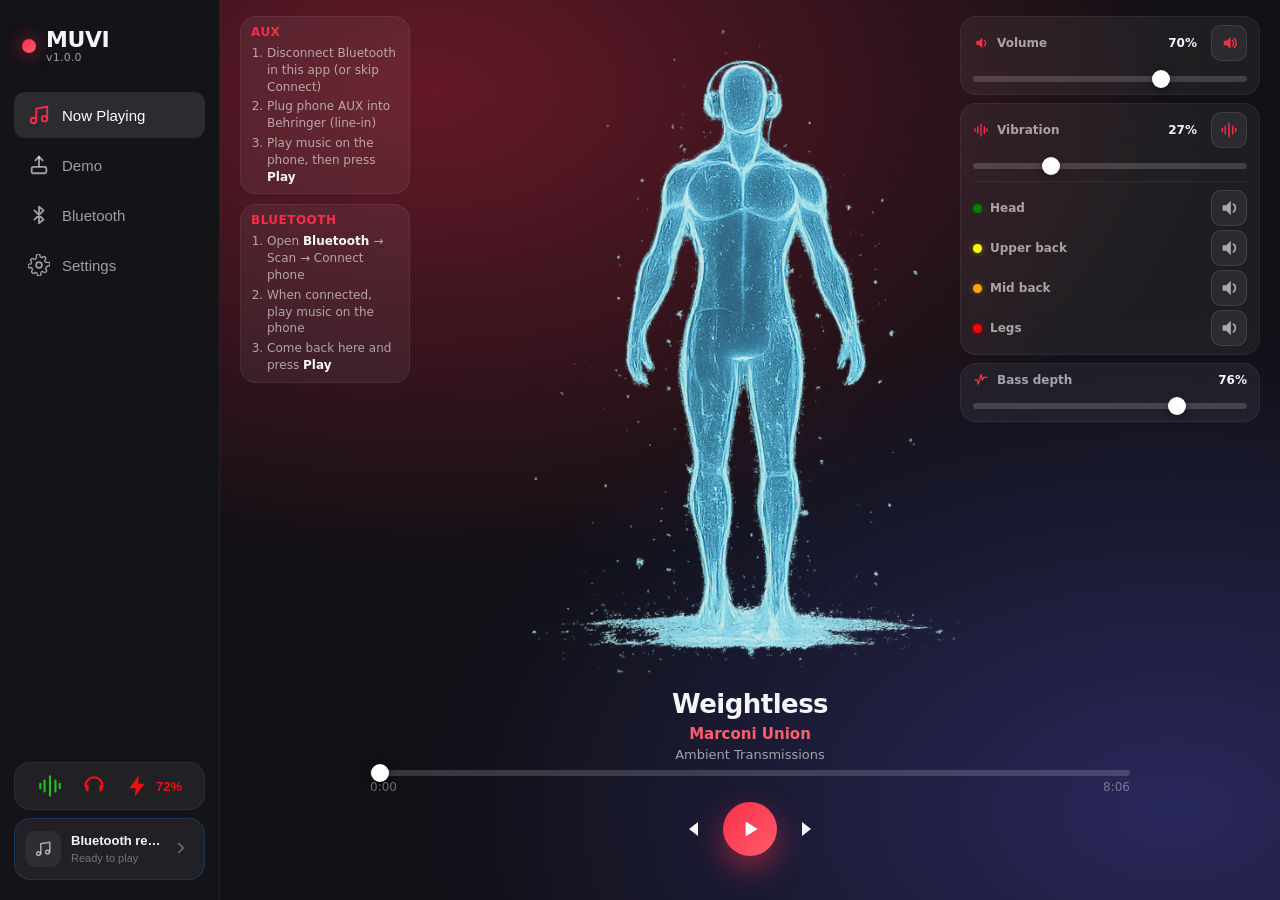
==== web/index.html @ 58d42424 "remove old code" ====
<!DOCTYPE html>
<html lang="en">
<head>
  <meta charset="UTF-8" />
  <meta name="viewport" content="width=device-width, initial-scale=1.0" />
  <title>MUVI</title>
  <link rel="stylesheet" href="styles.css" />
</head>
<body>
  <div class="app">
    <!-- Sidebar -->
    <aside class="sidebar">
      <div class="brand">
        <span class="brand-dot"></span>
        <span class="brand-text">
          <span class="brand-name">MUVI</span>
          <span class="brand-version" id="brandVersion"></span>
        </span>
      </div>

      <nav class="nav">
        <button class="nav-item active" data-screen="now-playing">
          <svg viewBox="0 0 24 24"><path d="M9 18V5l12-2v13" fill="none" stroke="currentColor" stroke-width="2" stroke-linecap="round" stroke-linejoin="round"/><circle cx="6" cy="18" r="3" fill="none" stroke="currentColor" stroke-width="2"/><circle cx="18" cy="16" r="3" fill="none" stroke="currentColor" stroke-width="2"/></svg>
          <span>Now Playing</span>
        </button>
        <button class="nav-item" data-screen="demo">
          <svg viewBox="0 0 24 24"><path d="M12 3v10" fill="none" stroke="currentColor" stroke-width="2" stroke-linecap="round"/><path d="M8 7l4-4 4 4" fill="none" stroke="currentColor" stroke-width="2" stroke-linecap="round" stroke-linejoin="round"/><rect x="4" y="14" width="16" height="7" rx="2" fill="none" stroke="currentColor" stroke-width="2"/></svg>
          <span>Demo</span>
        </button>
        <button class="nav-item" data-screen="bluetooth">
          <svg viewBox="0 0 24 24"><path d="M7 7l10 10-5 4V3l5 4L7 17" fill="none" stroke="currentColor" stroke-width="2" stroke-linecap="round" stroke-linejoin="round"/></svg>
          <span>Bluetooth</span>
        </button>
        <button class="nav-item" data-screen="settings">
          <svg viewBox="0 0 24 24"><path d="M19.4 15a1.7 1.7 0 0 0 .3 1.8l.1.1a2 2 0 0 1-2.8 2.8l-.1-.1a1.7 1.7 0 0 0-1.8-.3 1.7 1.7 0 0 0-1 1.5V22a2 2 0 1 1-4 0v-.2a1.7 1.7 0 0 0-1-1.5 1.7 1.7 0 0 0-1.8.3l-.1.1a2 2 0 0 1-2.8-2.8l.1-.1a1.7 1.7 0 0 0 .3-1.8 1.7 1.7 0 0 0-1.5-1H2a2 2 0 1 1 0-4h.2a1.7 1.7 0 0 0 1.5-1 1.7 1.7 0 0 0-.3-1.8l-.1-.1a2 2 0 0 1 2.8-2.8l.1.1a1.7 1.7 0 0 0 1.8.3h.1a1.7 1.7 0 0 0 1-1.5V2a2 2 0 1 1 4 0v.2a1.7 1.7 0 0 0 1 1.5h.1a1.7 1.7 0 0 0 1.8-.3l.1-.1a2 2 0 0 1 2.8 2.8l-.1.1a1.7 1.7 0 0 0-.3 1.8v.1a1.7 1.7 0 0 0 1.5 1H22a2 2 0 1 1 0 4h-.2a1.7 1.7 0 0 0-1.5 1z" fill="none" stroke="currentColor" stroke-width="1.5"/><circle cx="12" cy="12" r="3.2" fill="none" stroke="currentColor" stroke-width="1.8"/></svg>
          <span>Settings</span>
        </button>
      </nav>

      <div class="sidebar-footer">
        <button type="button" class="hw-status-row navigable" id="hwStatusRow" aria-label="Hardware connections — open Settings">
          <div class="hw-item bad" id="hwGigaport" title="Gigaport">
            <span class="hw-icon" aria-hidden="true">
              <svg viewBox="0 0 24 24"><path d="M12 3v18M7 7v10M17 7v10M3 10v4M21 10v4" fill="none" stroke="currentColor" stroke-width="2" stroke-linecap="round"/></svg>
            </span>
          </div>
          <div class="hw-item bad" id="hwCodec" title="Headphones">
            <span class="hw-icon" aria-hidden="true">
              <svg viewBox="0 0 24 24" fill="none" stroke="currentColor" stroke-width="2" stroke-linecap="round" stroke-linejoin="round"><path d="M4 12a8 8 0 0116 0"/><path d="M4 13.5v1.5A2.5 2.5 0 006.5 17H7v-6H5.5A1.5 1.5 0 004 11.5v2z" fill="currentColor" stroke="none"/><path d="M20 13.5v1.5A2.5 2.5 0 0117.5 17H17v-6h1.5A1.5 1.5 0 0120 11.5v2z" fill="currentColor" stroke="none"/></svg>
            </span>
          </div>
          <div class="hw-item hw-battery" id="hwBattery" hidden title="Battery">
            <span class="hw-icon hw-bolt" aria-hidden="true">
              <svg viewBox="0 0 24 24"><path d="M13 2L4 14h6l-1 8 9-12h-6l1-8z" fill="currentColor"/></svg>
            </span>
            <span class="hw-pct" id="hwBatteryPct"></span>
          </div>
        </button>
        <button type="button" class="conn-pill" id="sidebarConn" aria-label="Current status">
          <span class="conn-icon" id="sidebarConnIcon" aria-hidden="true"></span>
          <span class="conn-body">
            <strong class="conn-title" id="sidebarConnTitle">Ready</strong>
            <span class="conn-sub" id="sidebarConnSub">AUX or Bluetooth</span>
          </span>
          <span class="conn-chevron" id="sidebarConnChevron" aria-hidden="true">
            <svg viewBox="0 0 24 24"><path d="M9 6l6 6-6 6" fill="none" stroke="currentColor" stroke-width="2" stroke-linecap="round" stroke-linejoin="round"/></svg>
          </span>
        </button>
      </div>
    </aside>

    <!-- Main -->
    <main class="main">
      <!-- NOW PLAYING -->
      <section class="screen active" id="screen-now-playing">
        <div class="np-backdrop" id="npBackdrop"></div>

        <div class="np">
          <div class="np-art-col">
            <div class="np-art-wrap">
              <div class="viz" id="npViz">
                <img class="viz-bed" src="assets/bed.png" alt="bed" />
              </div>
            </div>
            <div class="howto" id="howto">
              <div class="howto-card">
                <h3>AUX</h3>
                <ol>
                  <li>Disconnect Bluetooth in this app (or skip Connect)</li>
                  <li>Plug phone AUX into Behringer (line-in)</li>
                  <li>Play music on the phone, then press <strong>Play</strong></li>
                </ol>
              </div>
              <div class="howto-card">
                <h3>Bluetooth</h3>
                <ol>
                  <li>Open <strong>Bluetooth</strong> → Scan → Connect phone</li>
                  <li>When connected, play music on the phone</li>
                  <li>Come back here and press <strong>Play</strong></li>
                </ol>
              </div>
            </div>
          </div>

          <div class="np-info">
            <div class="np-meta">
              <h1 class="np-title" id="npTitle">—</h1>
              <p class="np-artist" id="npArtist">—</p>
              <p class="np-album" id="npAlbum" hidden></p>
            </div>

            <div class="scrubber">
              <input type="range" id="seek" min="0" max="1000" value="0" class="range range-seek" />
              <div class="times">
                <span id="timeCur">0:00</span>
                <span id="timeDur">0:00</span>
              </div>
            </div>

            <div class="transport">
              <button class="tbtn" id="prevBtn" title="Previous track">
                <svg viewBox="0 0 24 24"><path d="M19 5v14l-9-7 9-7zM7 5v14" fill="currentColor"/></svg>
              </button>
              <button class="tbtn play" id="playBtn" title="Start Live / Stop Live">
                <svg id="playIcon" viewBox="0 0 24 24"><path d="M8 5v14l11-7z" fill="currentColor"/></svg>
              </button>
              <button class="tbtn" id="nextBtn" title="Next track">
                <svg viewBox="0 0 24 24"><path d="M5 5v14l9-7-9-7zM17 5v14" fill="currentColor"/></svg>
              </button>
            </div>
            <p class="live-hint" id="liveHint"></p>

            <div class="sliders">
              <div class="slider-card">
                <div class="slider-head">
                  <svg viewBox="0 0 24 24"><path d="M5 9v6h4l5 5V4L9 9H5z" fill="currentColor"/><path d="M17 8a5 5 0 010 8" fill="none" stroke="currentColor" stroke-width="2" stroke-linecap="round"/></svg>
                  <span>Volume</span>
                  <span class="slider-val" id="volVal">70%</span>
                  <button type="button" class="zone-mute-btn vol-mute-btn" id="headphonesMuteBtn" title="Mute audio" aria-label="Mute audio">
                    <span class="zone-mute-icon icon-on" aria-hidden="true">
                      <svg viewBox="0 0 24 24" fill="none" stroke="currentColor" stroke-width="2" stroke-linecap="round" stroke-linejoin="round"><path d="M5 9v6h4l5 5V4L9 9H5z" fill="currentColor" stroke="none"/><path d="M16.5 8.5a4.5 4.5 0 010 7"/><path d="M19 6a8 8 0 010 12"/></svg>
                    </span>
                    <span class="zone-mute-icon icon-off" aria-hidden="true">
                      <svg viewBox="0 0 24 24" fill="none" stroke="currentColor" stroke-width="2" stroke-linecap="round" stroke-linejoin="round"><path d="M5 9v6h4l5 5V4L9 9H5z" fill="currentColor" stroke="none"/><path d="M3 3l18 18"/></svg>
                    </span>
                  </button>
                </div>
                <input type="range" id="volume" min="0" max="100" value="70" class="range" />
                <div class="speaker-route-row hidden" id="speakerRouteCard" aria-label="Audio output">
                  <button type="button" class="route-icon-btn active" id="routeHeadphones" data-route="headphones" title="Headphones" aria-label="Headphones">
                    <svg viewBox="0 0 24 24" fill="none" stroke="currentColor" stroke-width="2" stroke-linecap="round" stroke-linejoin="round"><path d="M4 12a8 8 0 0116 0"/><path d="M4 13.5v1.5A2.5 2.5 0 006.5 17H7v-6H5.5A1.5 1.5 0 004 11.5v2z" fill="currentColor" stroke="none"/><path d="M20 13.5v1.5A2.5 2.5 0 0117.5 17H17v-6h1.5A1.5 1.5 0 0120 11.5v2z" fill="currentColor" stroke="none"/></svg>
                    <span class="route-label">Headphones</span>
                  </button>
                  <button type="button" class="route-icon-btn" id="routeSpeaker" data-route="secondary" title="Speakers" aria-label="Speakers">
                    <svg viewBox="0 0 24 24" fill="none" stroke="currentColor" stroke-width="2" stroke-linecap="round" stroke-linejoin="round"><path d="M5 9v6h4l5 5V4L9 9H5z" fill="currentColor" stroke="none"/><path d="M16.5 8.5a4.5 4.5 0 010 7"/><path d="M19 6a8 8 0 010 12"/></svg>
                    <span class="route-label">Speakers</span>
                  </button>
                </div>
              </div>

              <div class="slider-card">
                <div class="slider-head">
                  <svg viewBox="0 0 24 24"><path d="M12 3v18M7 7v10M17 7v10M3 10v4M21 10v4" fill="none" stroke="currentColor" stroke-width="2" stroke-linecap="round"/></svg>
                  <span>Vibration</span>
                  <span class="slider-val" id="vibVal">27%</span>
                  <button type="button" class="zone-mute-btn vol-mute-btn" id="vibrationMuteBtn" title="Mute vibration" aria-label="Mute vibration">
                    <span class="zone-mute-icon icon-on" aria-hidden="true">
                      <svg viewBox="0 0 24 24" fill="none" stroke="currentColor" stroke-width="2" stroke-linecap="round"><path d="M12 3v18M7 7v10M17 7v10M3 10v4M21 10v4"/></svg>
                    </span>
                    <span class="zone-mute-icon icon-off" aria-hidden="true">
                      <svg viewBox="0 0 24 24" fill="none" stroke="currentColor" stroke-width="2" stroke-linecap="round"><path d="M12 3v18M7 7v10M17 7v10M3 10v4M21 10v4"/><path d="M3 3l18 18"/></svg>
                    </span>
                  </button>
                </div>
                <input type="range" id="vibration" min="0" max="100" value="27" class="range" />
                <div class="vib-zone-rows" id="vibZoneRows"></div>
                <div class="vib-mode-row" id="vibModeCard" aria-label="Vibration routing">
                  <button type="button" class="vib-mode-btn active" id="vibModeZones" data-vibmode="zones" title="Each body row drives its own stereo pair">Zones</button>
                  <button type="button" class="vib-mode-btn" id="vibModeStereo" data-vibmode="stereo" title="Left channel to left shakers, right channel to right shakers">Stereo L/R</button>
                </div>
              </div>

              <div class="slider-card">
                <div class="slider-head">
                  <svg viewBox="0 0 24 24"><path d="M3 12h3l2 6 4-14 2 8 2-4h5" fill="none" stroke="currentColor" stroke-width="2" stroke-linecap="round" stroke-linejoin="round"/></svg>
                  <span>Bass depth</span>
                  <span class="slider-val" id="hpVal">76%</span>
                </div>
                <input type="range" id="highpass" min="0" max="100" value="76" class="range" />
              </div>
            </div>
          </div>
        </div>
      </section>

      <!-- DEMO — same layout/controls as Now Playing; plays assets/demo.wav -->
      <section class="screen" id="screen-demo">
        <div class="np-backdrop" id="demoBackdrop"></div>

        <div class="np">
          <div class="np-art-col">
            <div class="np-art-wrap">
              <div class="viz" id="demoViz">
                <img class="viz-bed" src="assets/bed.png" alt="bed" />
              </div>
            </div>
            <!-- <div class="howto" id="demoHowto">
              <div class="howto-card">
                <h3>Demo</h3>
                <ol>
                  <li>Press <strong>Play</strong> to run <strong>demo.wav</strong></li>
                  <li>Same Gigaport path as Bluetooth Live (audio + vibration)</li>
                  <li>Use Vibration / Volume / Bass depth while it plays</li>
                </ol>
              </div>
            </div> -->
          </div>

          <div class="np-info">
            <div class="np-meta">
              <h1 class="np-title" id="demoTitle">Demo</h1>
              <p class="np-artist" id="demoArtist">MUVI test track</p>
              <p class="np-album" id="demoAlbum" hidden></p>
            </div>

            <div class="scrubber">
              <input type="range" id="demoSeek" min="0" max="1000" value="0" class="range range-seek" />
              <div class="times">
                <span id="demoTimeCur">0:00</span>
                <span id="demoTimeDur">0:00</span>
              </div>
            </div>

            <div class="transport">
              <button class="tbtn" id="demoPrevBtn" title="Restart">
                <svg viewBox="0 0 24 24"><path d="M19 5v14l-9-7 9-7zM7 5v14" fill="currentColor"/></svg>
              </button>
              <button class="tbtn play" id="demoPlayBtn" title="Play / Stop demo.wav">
                <svg id="demoPlayIcon" viewBox="0 0 24 24"><path d="M8 5v14l11-7z" fill="currentColor"/></svg>
              </button>
              <button class="tbtn" id="demoNextBtn" title="Restart">
                <svg viewBox="0 0 24 24"><path d="M5 5v14l9-7-9-7zM17 5v14" fill="currentColor"/></svg>
              </button>
            </div>
            <p class="live-hint" id="demoHint"></p>

            <div class="sliders">
              <div class="slider-card">
                <div class="slider-head">
                  <svg viewBox="0 0 24 24"><path d="M5 9v6h4l5 5V4L9 9H5z" fill="currentColor"/><path d="M17 8a5 5 0 010 8" fill="none" stroke="currentColor" stroke-width="2" stroke-linecap="round"/></svg>
                  <span>Volume</span>
                  <span class="slider-val" id="demoVolVal">70%</span>
                  <button type="button" class="zone-mute-btn vol-mute-btn" id="demoHeadphonesMuteBtn" title="Mute audio" aria-label="Mute audio">
                    <span class="zone-mute-icon icon-on" aria-hidden="true">
                      <svg viewBox="0 0 24 24" fill="none" stroke="currentColor" stroke-width="2" stroke-linecap="round" stroke-linejoin="round"><path d="M5 9v6h4l5 5V4L9 9H5z" fill="currentColor" stroke="none"/><path d="M16.5 8.5a4.5 4.5 0 010 7"/><path d="M19 6a8 8 0 010 12"/></svg>
                    </span>
                    <span class="zone-mute-icon icon-off" aria-hidden="true">
                      <svg viewBox="0 0 24 24" fill="none" stroke="currentColor" stroke-width="2" stroke-linecap="round" stroke-linejoin="round"><path d="M5 9v6h4l5 5V4L9 9H5z" fill="currentColor" stroke="none"/><path d="M3 3l18 18"/></svg>
                    </span>
                  </button>
                </div>
                <input type="range" id="demoVolume" min="0" max="100" value="70" class="range" />
                <div class="speaker-route-row hidden" id="demoSpeakerRouteCard" aria-label="Audio output">
                  <button type="button" class="route-icon-btn active" id="demoRouteHeadphones" data-route="headphones" title="Headphones" aria-label="Headphones">
                    <svg viewBox="0 0 24 24" fill="none" stroke="currentColor" stroke-width="2" stroke-linecap="round" stroke-linejoin="round"><path d="M4 12a8 8 0 0116 0"/><path d="M4 13.5v1.5A2.5 2.5 0 006.5 17H7v-6H5.5A1.5 1.5 0 004 11.5v2z" fill="currentColor" stroke="none"/><path d="M20 13.5v1.5A2.5 2.5 0 0117.5 17H17v-6h1.5A1.5 1.5 0 0120 11.5v2z" fill="currentColor" stroke="none"/></svg>
                    <span class="route-label">Headphones</span>
                  </button>
                  <button type="button" class="route-icon-btn" id="demoRouteSpeaker" data-route="secondary" title="Speakers" aria-label="Speakers">
                    <svg viewBox="0 0 24 24" fill="none" stroke="currentColor" stroke-width="2" stroke-linecap="round" stroke-linejoin="round"><path d="M5 9v6h4l5 5V4L9 9H5z" fill="currentColor" stroke="none"/><path d="M16.5 8.5a4.5 4.5 0 010 7"/><path d="M19 6a8 8 0 010 12"/></svg>
                    <span class="route-label">Speakers</span>
                  </button>
                </div>
              </div>

              <div class="slider-card">
                <div class="slider-head">
                  <svg viewBox="0 0 24 24"><path d="M12 3v18M7 7v10M17 7v10M3 10v4M21 10v4" fill="none" stroke="currentColor" stroke-width="2" stroke-linecap="round"/></svg>
                  <span>Vibration</span>
                  <span class="slider-val" id="demoVibVal">27%</span>
                  <button type="button" class="zone-mute-btn vol-mute-btn" id="demoVibrationMuteBtn" title="Mute vibration" aria-label="Mute vibration">
                    <span class="zone-mute-icon icon-on" aria-hidden="true">
                      <svg viewBox="0 0 24 24" fill="none" stroke="currentColor" stroke-width="2" stroke-linecap="round"><path d="M12 3v18M7 7v10M17 7v10M3 10v4M21 10v4"/></svg>
                    </span>
                    <span class="zone-mute-icon icon-off" aria-hidden="true">
                      <svg viewBox="0 0 24 24" fill="none" stroke="currentColor" stroke-width="2" stroke-linecap="round"><path d="M12 3v18M7 7v10M17 7v10M3 10v4M21 10v4"/><path d="M3 3l18 18"/></svg>
                    </span>
                  </button>
                </div>
                <input type="range" id="demoVibration" min="0" max="100" value="27" class="range" />
                <div class="vib-zone-rows" id="demoVibZoneRows"></div>
                <div class="vib-mode-row" id="demoVibModeCard" aria-label="Vibration routing">
                  <button type="button" class="vib-mode-btn active" id="demoVibModeZones" data-vibmode="zones" title="Each body row drives its own stereo pair">Zones</button>
                  <button type="button" class="vib-mode-btn" id="demoVibModeStereo" data-vibmode="stereo" title="Left channel to left shakers, right channel to right shakers">Stereo L/R</button>
                </div>
              </div>

              <div class="slider-card">
                <div class="slider-head">
                  <svg viewBox="0 0 24 24"><path d="M3 12h3l2 6 4-14 2 8 2-4h5" fill="none" stroke="currentColor" stroke-width="2" stroke-linecap="round" stroke-linejoin="round"/></svg>
                  <span>Bass depth</span>
                  <span class="slider-val" id="demoHpVal">76%</span>
                </div>
                <input type="range" id="demoHighpass" min="0" max="100" value="76" class="range" />
              </div>
            </div>
          </div>
        </div>
      </section>

      <!-- BLUETOOTH -->
      <section class="screen" id="screen-bluetooth">
        <header class="screen-head">
          <div>
            <h1>Bluetooth</h1>
            <p class="subtle">Scan finds nearby phones to Pair. Paired phones appear automatically — tap Connect.</p>
          </div>
          <div class="head-actions">
            <button class="btn-primary" id="scanBtn">
              <span class="scan-spinner" id="scanSpinner"></span>
              <span id="scanLabel">Scan</span>
            </button>
          </div>
        </header>

        <div class="status-card" id="statusCard">
          <div class="status-icon">
            <svg viewBox="0 0 24 24"><path d="M7 7l10 10-5 4V3l5 4L7 17" fill="none" stroke="currentColor" stroke-width="2" stroke-linecap="round" stroke-linejoin="round"/></svg>
          </div>
          <div class="status-text">
            <strong id="statusTitle">Not connected</strong>
            <span class="subtle" id="statusSub">Paired phones show below. Scan to find a new phone.</span>
          </div>
          <div class="status-actions">
            <button class="btn-ghost" id="disconnectBtn" hidden>Disconnect</button>
            <button class="btn-ghost danger" id="forgetBtn" hidden style="display:none">Forget</button>
          </div>
        </div>

        <div class="list-head">
          <h2 class="list-title">Paired phones</h2>
          <button class="btn-ghost danger sm" id="forgetAllBtn">Forget all</button>
        </div>
        <ul class="device-list" id="deviceList"></ul>

        <h2 class="list-title">Nearby — tap Pair</h2>
        <ul class="device-list" id="nearbyList"></ul>
      </section>

      <section class="screen" id="screen-settings">
        <header class="screen-head">
          <div>
            <h1>Settings</h1>
            <p class="subtle">Status updates automatically when you plug or unplug hardware.</p>
          </div>
        </header>
        <ul class="hw-detail-list" id="hwDetailList" aria-label="Hardware status">
          <li class="hw-detail-row bad" id="hwRowGigaport">
            <span class="hw-detail-icon" aria-hidden="true">
              <svg viewBox="0 0 24 24"><path d="M12 3v18M7 7v10M17 7v10M3 10v4M21 10v4" fill="none" stroke="currentColor" stroke-width="2" stroke-linecap="round"/></svg>
            </span>
            <div class="hw-detail-body">
              <strong class="hw-detail-label">Vibration</strong>
              <span class="hw-detail-device" id="hwRowGigaportDevice">Not detected</span>
            </div>
            <span class="hw-detail-status bad" id="hwRowGigaportStatus">Not connected</span>
          </li>
          <li class="hw-detail-row bad" id="hwRowCodec">
            <span class="hw-detail-icon" aria-hidden="true">
              <svg viewBox="0 0 24 24" fill="none" stroke="currentColor" stroke-width="2" stroke-linecap="round" stroke-linejoin="round"><path d="M4 12a8 8 0 0116 0"/><path d="M4 13.5v1.5A2.5 2.5 0 006.5 17H7v-6H5.5A1.5 1.5 0 004 11.5v2z" fill="currentColor" stroke="none"/><path d="M20 13.5v1.5A2.5 2.5 0 0117.5 17H17v-6h1.5A1.5 1.5 0 0120 11.5v2z" fill="currentColor" stroke="none"/></svg>
            </span>
            <div class="hw-detail-body">
              <strong class="hw-detail-label">Headphones</strong>
              <span class="hw-detail-device" id="hwRowCodecDevice">Not detected</span>
            </div>
            <span class="hw-detail-status bad" id="hwRowCodecStatus">Not connected</span>
          </li>
        </ul>
        <div class="hw-swap-card" id="gigaportSwapCard" hidden>
          <div class="hw-swap-text">
            <strong>Gigaport roles</strong>
            <p class="subtle" id="gigaportSwapHint">Swap which unit drives vibration vs headphones.</p>
          </div>
          <button type="button" class="btn-ghost" id="swapGigaportsBtn">Swap</button>
        </div>
        <ul class="hw-detail-list" aria-label="Battery status">
          <li class="hw-detail-row hw-detail-battery" id="hwRowBattery" hidden>
            <span class="hw-detail-icon" aria-hidden="true">
              <svg viewBox="0 0 24 24"><path d="M13 2L4 14h6l-1 8 9-12h-6l1-8z" fill="currentColor"/></svg>
            </span>
            <div class="hw-detail-body">
              <strong class="hw-detail-label">Battery</strong>
              <span class="hw-detail-device" id="hwRowBatteryDevice">—</span>
            </div>
            <span class="hw-detail-status bad" id="hwRowBatteryStatus">—</span>
          </li>
        </ul>
      </section>
    </main>
  </div>

  <script src="constants.js"></script>
  <script src="app.js"></script>
</body>
</html>
---- web/styles.css ----
:root {
  --accent: #fa2d48;
  --accent-2: #ff5e6c;
  --bg: #0b0b0f;
  --panel: rgba(255, 255, 255, 0.06);
  --panel-strong: rgba(255, 255, 255, 0.1);
  --text: #f5f5f7;
  --text-dim: rgba(245, 245, 247, 0.62);
  --text-faint: rgba(245, 245, 247, 0.4);
  --radius: 16px;
  --radius-sm: 11px;
  --sidebar-w: 220px;
}

* { box-sizing: border-box; margin: 0; padding: 0; }

html, body {
  height: 100%;
  width: 100%;
  background: var(--bg);
  color: var(--text);
  font-family: -apple-system, BlinkMacSystemFont, "Segoe UI", "SF Pro Display",
    system-ui, Roboto, Helvetica, Arial, sans-serif;
  -webkit-font-smoothing: antialiased;
  overflow: hidden;
  user-select: none;
}

.app {
  display: grid;
  grid-template-columns: var(--sidebar-w) 1fr;
  width: 100vw;
  height: 100vh;
  overflow: hidden;
}

/* ------------------------------------------------------------ Sidebar ---- */
.sidebar {
  background: rgba(20, 20, 26, 0.9);
  border-right: 1px solid rgba(255, 255, 255, 0.06);
  padding: 28px 14px 20px;
  display: flex;
  flex-direction: column;
  height: 100%;
  overflow: hidden;
}

.brand {
  display: flex;
  align-items: center;
  gap: 10px;
  padding: 0 8px 28px;
}
.brand-dot {
  width: 14px; height: 14px; border-radius: 50%;
  background: linear-gradient(135deg, var(--accent), var(--accent-2));
  box-shadow: 0 0 18px rgba(250, 45, 72, 0.7);
}
.brand-text { display: flex; flex-direction: column; line-height: 1.1; }
.brand-name { font-size: 22px; font-weight: 700; letter-spacing: -0.02em; }
.brand-version { font-size: 11px; font-weight: 500; color: var(--text-dim); letter-spacing: 0.02em; }

.nav { display: flex; flex-direction: column; gap: 4px; }
.nav-item {
  display: flex; align-items: center; gap: 12px;
  padding: 12px 14px;
  border: none; background: transparent;
  color: var(--text-dim);
  font-size: 15px; font-weight: 500;
  border-radius: var(--radius-sm);
  cursor: pointer;
  transition: background 0.15s, color 0.15s;
}
.nav-item svg { width: 22px; height: 22px; flex-shrink: 0; }
.nav-item:hover { background: var(--panel); color: var(--text); }
.nav-item.active { background: var(--panel-strong); color: #fff; }
.nav-item.active svg { color: var(--accent); }

.sidebar-footer { margin-top: auto; padding-top: 8px; }

.hw-status-row {
  display: flex;
  align-items: center;
  justify-content: center;
  gap: 18px;
  width: 100%;
  padding: 10px 12px;
  margin-bottom: 8px;
  background: var(--panel);
  border: 1px solid rgba(255, 255, 255, 0.06);
  border-radius: var(--radius);
  color: inherit;
  cursor: default;
  transition: background 0.15s, border-color 0.15s, transform 0.1s;
  touch-action: manipulation;
  -webkit-tap-highlight-color: transparent;
}
.hw-status-row.navigable {
  cursor: pointer;
}
.hw-status-row.navigable:hover {
  background: var(--panel-strong);
  border-color: rgba(255, 255, 255, 0.12);
}
.hw-status-row.navigable:active {
  transform: scale(0.98);
}
.hw-status-inline {
  margin-bottom: 0;
  flex-shrink: 0;
}
.hw-item {
  display: flex;
  align-items: center;
  gap: 5px;
  color: #f01010;
  transition: color 0.2s;
}
.hw-item.ok { color: #20c020; }
.hw-item.bad { color: #f01010; }
.hw-icon { display: grid; place-items: center; line-height: 0; }
.hw-icon svg { width: 26px; height: 26px; display: block; }
.hw-pct {
  font-size: 13px;
  font-weight: 700;
  font-variant-numeric: tabular-nums;
  min-width: 2.5ch;
}
.hw-settings-card {
  display: flex;
  align-items: center;
  gap: 16px;
}
.hw-settings-text { flex: 1; min-width: 0; }

.hw-detail-list {
  list-style: none;
  margin: 8px 0 0;
  padding: 0;
  max-width: 720px;
  display: flex;
  flex-direction: column;
  gap: 10px;
}
.hw-detail-row {
  display: flex;
  align-items: center;
  gap: 16px;
  padding: 18px 20px;
  background: var(--panel);
  border: 1px solid rgba(255, 255, 255, 0.08);
  border-radius: var(--radius);
  transition: border-color 0.2s, background 0.2s;
}
.hw-detail-row.ok {
  border-color: rgba(32, 192, 32, 0.35);
  background: rgba(32, 192, 32, 0.06);
}
.hw-detail-row.bad {
  border-color: rgba(240, 16, 16, 0.28);
}
.hw-detail-row.live {
  border-color: rgba(32, 192, 32, 0.4);
  background: rgba(32, 192, 32, 0.08);
}
.hw-detail-icon {
  width: 44px;
  height: 44px;
  border-radius: 12px;
  display: grid;
  place-items: center;
  flex-shrink: 0;
  background: rgba(255, 255, 255, 0.06);
  color: var(--text-dim);
}
.hw-detail-row.ok .hw-detail-icon { color: #20c020; background: rgba(32, 192, 32, 0.12); }
.hw-detail-row.bad .hw-detail-icon { color: #f01010; }
.hw-detail-row.live .hw-detail-icon { color: #20c020; background: rgba(32, 192, 32, 0.15); }
.hw-detail-icon svg { width: 26px; height: 26px; display: block; }
.hw-detail-body {
  flex: 1;
  min-width: 0;
  display: flex;
  flex-direction: column;
  gap: 4px;
}
.hw-detail-label {
  font-size: 15px;
  font-weight: 600;
  color: var(--text);
}
.hw-detail-device {
  font-size: 13px;
  color: var(--text-dim);
  white-space: nowrap;
  overflow: hidden;
  text-overflow: ellipsis;
}
.hw-detail-status {
  flex-shrink: 0;
  font-size: 12px;
  font-weight: 700;
  padding: 6px 12px;
  border-radius: 999px;
  letter-spacing: 0.02em;
}
.hw-detail-status.ok {
  color: #20c020;
  background: rgba(32, 192, 32, 0.14);
}
.hw-detail-status.bad {
  color: #f01010;
  background: rgba(240, 16, 16, 0.12);
}
.hw-detail-status.live {
  color: #20c020;
  background: rgba(32, 192, 32, 0.14);
}

.hw-swap-card {
  display: flex;
  align-items: center;
  gap: 14px;
  margin: 14px 0 4px;
  padding: 14px 16px;
  border-radius: var(--radius-sm);
  background: var(--panel);
  border: 1px solid rgba(255, 255, 255, 0.08);
}
.hw-swap-card[hidden] { display: none !important; }
.hw-swap-text { flex: 1; min-width: 0; }
.hw-swap-text strong {
  display: block;
  font-size: 14px;
  font-weight: 600;
  margin-bottom: 2px;
}
.hw-swap-text .subtle {
  font-size: 12px;
  line-height: 1.35;
  margin: 0;
}
.hw-swap-card .btn-ghost {
  flex-shrink: 0;
  min-width: 96px;
}

.conn-pill {
  display: flex;
  align-items: center;
  gap: 10px;
  width: 100%;
  padding: 12px 12px 12px 10px;
  background: var(--panel);
  border: 1px solid rgba(255, 255, 255, 0.08);
  border-radius: var(--radius);
  font-size: 12px;
  color: var(--text-dim);
  line-height: 1.25;
  text-align: left;
  cursor: default;
  transition: background 0.15s, border-color 0.15s, transform 0.1s;
  touch-action: manipulation;
  -webkit-tap-highlight-color: transparent;
}
.conn-pill.navigable {
  cursor: pointer;
}
.conn-pill.navigable:hover {
  background: var(--panel-strong);
  border-color: rgba(255, 255, 255, 0.12);
}
.conn-pill.navigable:active {
  transform: scale(0.98);
}
.conn-pill.live-now,
.conn-pill.live-demo {
  border-color: rgba(50, 215, 75, 0.4);
  background: rgba(50, 215, 75, 0.1);
}
.conn-pill.bt-connected {
  border-color: rgba(50, 215, 75, 0.35);
  background: rgba(50, 215, 75, 0.08);
}
.conn-pill.ready {
  border-color: rgba(10, 132, 255, 0.22);
}
.conn-icon {
  width: 36px;
  height: 36px;
  border-radius: 10px;
  display: grid;
  place-items: center;
  flex-shrink: 0;
  background: rgba(255, 255, 255, 0.06);
  color: var(--text-dim);
}
.conn-icon svg { width: 18px; height: 18px; }
.conn-pill.live-now .conn-icon,
.conn-pill.live-demo .conn-icon {
  background: rgba(50, 215, 75, 0.18);
  color: #32d74b;
}
.conn-pill.bt-connected .conn-icon {
  background: rgba(50, 215, 75, 0.16);
  color: #32d74b;
}
.conn-pill.live-now .conn-icon::after,
.conn-pill.live-demo .conn-icon::after {
  content: "";
  position: absolute;
  width: 36px;
  height: 36px;
  border-radius: 10px;
  box-shadow: 0 0 0 0 rgba(50, 215, 75, 0.35);
  animation: conn-pulse 2s ease-out infinite;
  pointer-events: none;
}
.conn-icon { position: relative; }
@keyframes conn-pulse {
  0% { box-shadow: 0 0 0 0 rgba(50, 215, 75, 0.45); }
  70% { box-shadow: 0 0 0 8px rgba(50, 215, 75, 0); }
  100% { box-shadow: 0 0 0 0 rgba(50, 215, 75, 0); }
}
.conn-body {
  flex: 1;
  min-width: 0;
  display: flex;
  flex-direction: column;
  gap: 2px;
}
.conn-title {
  font-size: 13px;
  font-weight: 600;
  color: var(--text);
  line-height: 1.2;
  white-space: nowrap;
  overflow: hidden;
  text-overflow: ellipsis;
}
.conn-sub {
  font-size: 11px;
  color: var(--text-faint);
  line-height: 1.3;
  white-space: nowrap;
  overflow: hidden;
  text-overflow: ellipsis;
}
.conn-chevron {
  flex-shrink: 0;
  width: 20px;
  height: 20px;
  color: var(--text-faint);
  opacity: 0;
  transition: opacity 0.15s, color 0.15s, transform 0.15s;
}
.conn-chevron svg { width: 18px; height: 18px; display: block; }
.conn-pill.navigable .conn-chevron { opacity: 1; }
.conn-pill.navigable:hover .conn-chevron {
  color: var(--text);
  transform: translateX(2px);
}

/* --------------------------------------------------------------- Main ---- */
.main {
  position: relative;
  overflow: hidden;
  height: 100%;
  min-width: 0;
}
.screen { display: none; height: 100%; overflow: hidden; }
.screen.active { display: block; }

/* ---------------------------------------------------- Now Playing ---- */
#screen-now-playing,
#screen-demo { position: relative; }
.np-backdrop {
  position: absolute; inset: 0;
  background: radial-gradient(120% 90% at 20% 10%, rgba(250, 45, 72, 0.34), transparent 60%),
              radial-gradient(120% 90% at 90% 90%, rgba(88, 86, 214, 0.34), transparent 60%),
              #101015;
  filter: saturate(1.1);
  transition: background 0.6s ease;
}

.np {
  position: relative;
  height: 100%;
  width: 100%;
  display: flex;
  flex-direction: column;
  align-items: center;
  gap: 10px;
  padding: 20px 48px 24px;
  overflow: hidden;
}

/* Visualization on top — takes all remaining vertical space */
.np-art-col {
  flex: 1 1 auto;
  min-height: 0;
  width: 100%;
  display: flex;
  flex-direction: column;
  align-items: center;
  gap: 10px;
}
.np-art-wrap {
  flex: 1 1 auto;
  min-height: 0;
  width: 100%;
  display: flex;
  justify-content: center;
  align-items: center;
}
/* Steps pinned top-left, stacked — out of the layout flow */
.np-art-col .howto {
  position: absolute;
  top: 16px;
  left: 20px;
  width: 170px;
  margin: 0;
  display: flex;
  flex-direction: column;
  gap: 10px;
  z-index: 5;
}
/* Bed + shaker-wave visualization (transparent background) */
.viz {
  position: relative;
  height: 100%;
  max-height: 100%;
  width: auto;
  max-width: 100%;
  aspect-ratio: 3 / 2;
  background: transparent;
  overflow: visible;
}
.viz-bed {
  position: absolute;
  inset: 0;
  width: 100%;
  height: 100%;
  object-fit: contain;
  opacity: 0.9;
  /* z-index: 2; */
  pointer-events: none;
  user-select: none;
  -webkit-user-drag: none;
}
.shaker {
  position: absolute;
  /* z-index: 1; */
  width: 0;
  height: 0;
  pointer-events: none;
  opacity: 0;
  transition: opacity 0.2s ease-out;
}
.shaker-ring {
  position: absolute;
  left: 0;
  top: 0;
  /* Fixed base size — intensity scales via --ring-scale so the center
     never drifts (animating width/height + translate(-50%) causes a wobble). */
  width: 120px;
  height: 120px;
  margin: 0;
  border-radius: 50%;
  border: 5px solid var(--ring-color, transparent);
  transform: translate(-50%, -50%) scale(var(--ring-scale, 0.35));
  transform-origin: center center;
  /* Duration stays fixed — speed is changed via playbackRate (no restart / cut). */
  animation: shaker-ripple 1.8s ease-out infinite;
  will-change: transform, opacity;
}
.shaker-ring:nth-child(1) {
  box-shadow: 0 0 var(--glow, 4px) var(--glow-color, transparent);
}
.shaker-ring:nth-child(2) { animation-delay: calc(-1.8s / 3); }
.shaker-ring:nth-child(3) { animation-delay: calc(-1.8s / 3 * 2); }
.shaker-core {
  position: absolute;
  left: 0;
  top: 0;
  width: 70px;
  height: 70px;
  border-radius: 50%;
  background: radial-gradient(circle, var(--core-a, transparent) 0%, var(--core-b, transparent) 72%);
  transform: translate(-50%, -50%) scale(var(--core-scale, 0.5));
  transform-origin: center center;
  animation: shaker-core-pulse 1.8s ease-in-out infinite;
  will-change: transform;
}
/* Edit-mode drag handle + position readout */
.shaker-hit {
  position: absolute;
  left: 0;
  top: 0;
  width: 44px;
  height: 44px;
  transform: translate(-50%, -50%);
  border-radius: 50%;
  border: 1px dashed rgba(255, 255, 255, 0.35);
  cursor: grab;
  pointer-events: auto;
  touch-action: none;
}
.shaker-hit:active { cursor: grabbing; }
.viz-pos-dump {
  position: fixed;
  left: 14px;
  bottom: 14px;
  z-index: 60;
  font: 11px/1.5 ui-monospace, Menlo, Consolas, monospace;
  color: rgba(255, 255, 255, 0.8);
  background: rgba(0, 0, 0, 0.6);
  border: 1px solid rgba(255, 255, 255, 0.12);
  border-radius: 8px;
  padding: 8px 12px;
  white-space: pre;
  pointer-events: none;
  user-select: text;
}

@keyframes shaker-ripple {
  0% {
    transform: translate(-50%, -50%) scale(calc(var(--ring-scale, 0.35) * 0.12));
    opacity: var(--wave-alpha, 1);
  }
  65% { opacity: calc(var(--wave-alpha, 1) * 0.4); }
  100% {
    transform: translate(-50%, -50%) scale(var(--ring-scale, 0.35));
    opacity: 0;
  }
}
@keyframes shaker-core-pulse {
  0%, 100% {
    transform: translate(-50%, -50%) scale(calc(var(--core-scale, 0.5) * 0.9));
  }
  50% {
    transform: translate(-50%, -50%) scale(calc(var(--core-scale, 0.5) * 1.18));
  }
}

/* Controls panel pinned at the bottom */
.np-info {
  display: flex;
  flex-direction: column;
  gap: 10px;
  width: 100%;
  max-width: 1080px;
  flex-shrink: 0;
}
.np-meta { min-height: 0; text-align: center; }
.np-title {
  font-size: 26px;
  font-weight: 700;
  letter-spacing: -0.02em;
  line-height: 1.15;
  display: -webkit-box;
  -webkit-line-clamp: 2;
  -webkit-box-orient: vertical;
  overflow: hidden;
}
.np-artist { font-size: 15px; color: var(--accent-2); margin-top: 5px; font-weight: 600; }
.np-album {
  font-size: 13px;
  color: var(--text-dim);
  margin-top: 4px;
  display: -webkit-box;
  -webkit-line-clamp: 2;
  -webkit-box-orient: vertical;
  overflow: hidden;
}

/* Scrubber + ranges */
.scrubber {
  display: flex;
  flex-direction: column;
  gap: 4px;
  width: 100%;
  max-width: 760px;
  margin: 0 auto;
}
.times {
  display: flex;
  justify-content: space-between;
  font-size: 12px;
  color: var(--text-faint);
  font-variant-numeric: tabular-nums;
}

.range {
  -webkit-appearance: none; appearance: none;
  width: 100%; height: 6px; border-radius: 999px;
  background: rgba(255, 255, 255, 0.16);
  outline: none; cursor: pointer;
}
.range::-webkit-slider-thumb {
  -webkit-appearance: none; appearance: none;
  width: 18px; height: 18px; border-radius: 50%;
  background: #fff;
  box-shadow: 0 2px 8px rgba(0, 0, 0, 0.4);
  transition: transform 0.12s;
}
.range::-webkit-slider-thumb:hover { transform: scale(1.18); }
.range:active::-webkit-slider-thumb { transform: scale(1.28); }

/* Transport */
.transport { display: flex; align-items: center; justify-content: center; gap: 20px; }
.tbtn {
  border: none; background: transparent; color: var(--text);
  cursor: pointer; display: grid; place-items: center;
  transition: transform 0.12s, color 0.15s;
}
.tbtn svg { width: 24px; height: 24px; }
.tbtn:hover { color: var(--accent-2); }
.tbtn:active { transform: scale(0.92); }
.tbtn:disabled,
.tbtn.disabled {
  opacity: 0.28;
  cursor: not-allowed;
  pointer-events: none;
  color: var(--text-faint);
}
.range.disabled,
.range:disabled {
  opacity: 0.35;
  cursor: not-allowed;
}
.tbtn.play {
  width: 60px; height: 60px; border-radius: 50%;
  background: linear-gradient(135deg, var(--accent), var(--accent-2));
  box-shadow: 0 12px 30px rgba(250, 45, 72, 0.5);
}
.tbtn.play svg { width: 26px; height: 26px; color: #fff; }
.tbtn.play:hover { color: #fff; filter: brightness(1.06); }
.tbtn.play:disabled,
.tbtn.play.busy {
  opacity: 0.65;
  cursor: wait;
  pointer-events: none;
  filter: saturate(0.85);
}
.tbtn.play.busy svg {
  animation: play-spin 0.9s linear infinite;
}
@keyframes play-spin {
  to { transform: rotate(360deg); }
}
/* Always reserve one line so the layout doesn't jump when the text toggles */
.live-hint {
  text-align: center;
  font-size: 13px;
  color: var(--text-faint);
  min-height: 18px;
  line-height: 1.35;
}

.howto {
  display: grid;
  grid-template-columns: 1fr 1fr;
  gap: 10px;
}
.howto-bt {
  grid-template-columns: 1fr;
  margin-bottom: 16px;
}
.howto-card {
  background: var(--panel);
  border: 1px solid rgba(255, 255, 255, 0.06);
  border-radius: var(--radius);
  padding: 12px 14px;
}
.howto-card h3 {
  margin: 0 0 6px;
  font-size: 12px;
  font-weight: 700;
  letter-spacing: 0.04em;
  text-transform: uppercase;
  color: var(--accent);
}
.howto-card ol {
  margin: 0;
  padding-left: 16px;
  color: var(--text-dim);
  font-size: 12px;
  line-height: 1.4;
}
.howto-card li + li { margin-top: 3px; }
.howto-card strong { color: var(--text); font-weight: 600; }
.howto-note {
  margin: 10px 0 0;
  font-size: 12px;
  color: var(--text-faint);
  line-height: 1.4;
}

/* Sliders pinned top-right, stacked — use full height (no inner scroll). */
.sliders {
  position: absolute;
  top: 16px;
  right: 20px;
  bottom: 16px;
  width: 300px;
  display: flex;
  flex-direction: column;
  gap: 8px;
  z-index: 5;
  overflow: visible;
}
.slider-card {
  background: var(--panel);
  border: 1px solid rgba(255, 255, 255, 0.06);
  border-radius: var(--radius);
  padding: 8px 12px;
  backdrop-filter: blur(24px);
  flex-shrink: 0;
}
.slider-head {
  display: flex; align-items: center; gap: 8px;
  font-size: 12px; font-weight: 600; color: var(--text-dim);
  margin-bottom: 6px;
}
.slider-head svg { width: 16px; height: 16px; color: var(--accent); flex-shrink: 0; }
.slider-val { margin-left: auto; color: var(--text); font-variant-numeric: tabular-nums; }
.vol-mute-btn {
  margin-left: 6px;
  width: 36px;
  height: 36px;
  min-width: 36px;
  min-height: 36px;
  border-radius: 10px;
}
.vol-mute-btn .zone-mute-icon {
  width: 18px;
  height: 18px;
}
.vol-mute-btn .zone-mute-icon svg {
  width: 18px;
  height: 18px;
}
.slider-hint { margin-top: 6px; font-size: 11px; color: var(--text-faint); line-height: 1.35; }

.vib-zone-rows {
  margin-top: 8px;
  padding-top: 8px;
  border-top: 1px solid rgba(255, 255, 255, 0.06);
  display: flex;
  flex-direction: column;
  gap: 4px;
}
.vib-zone-rows.all-muted {
  opacity: 0.45;
  pointer-events: none;
}

.vib-zone-row {
  display: flex;
  align-items: center;
  gap: 8px;
  font-size: 12px;
  font-weight: 600;
  color: var(--text-dim);
  transition: opacity 0.15s;
  min-height: 36px;
}
.vib-zone-row.muted { opacity: 0.42; }
.vib-zone-dot {
  width: 9px;
  height: 9px;
  border-radius: 50%;
  flex-shrink: 0;
  box-shadow: 0 0 6px color-mix(in srgb, currentColor 40%, transparent);
}
.vib-zone-label {
  flex: 1;
  min-width: 0;
  padding-right: 4px;
  line-height: 1.2;
}
.zone-mute-btn {
  width: 36px;
  height: 36px;
  min-width: 36px;
  min-height: 36px;
  border-radius: 10px;
  border: 1px solid rgba(255, 255, 255, 0.1);
  background: rgba(255, 255, 255, 0.06);
  color: var(--text-dim);
  cursor: pointer;
  display: grid;
  place-items: center;
  padding: 0;
  flex-shrink: 0;
  touch-action: manipulation;
  -webkit-tap-highlight-color: transparent;
  user-select: none;
  transition: background 0.15s, border-color 0.15s, color 0.15s, transform 0.1s;
}
.zone-mute-icon {
  display: grid;
  place-items: center;
  width: 24px;
  height: 24px;
  pointer-events: none;
}
.zone-mute-icon svg {
  width: 22px;
  height: 22px;
  display: block;
}
.zone-mute-btn .icon-off { display: none; }
.zone-mute-btn.muted .icon-on { display: none; }
.zone-mute-btn.muted .icon-off { display: grid; }
.zone-mute-btn:hover {
  background: rgba(255, 255, 255, 0.1);
  color: var(--text);
}
.zone-mute-btn:active {
  transform: scale(0.94);
  background: rgba(255, 255, 255, 0.14);
}
.zone-mute-btn.muted {
  background: rgba(250, 45, 72, 0.16);
  border-color: rgba(250, 45, 72, 0.42);
  color: var(--accent-2);
}

.speaker-route-row {
  display: grid;
  grid-template-columns: 1fr 1fr;
  gap: 6px;
  margin-top: 8px;
  padding-top: 8px;
  border-top: 1px solid rgba(255, 255, 255, 0.06);
}
.speaker-route-row.hidden { display: none; }
.route-icon-btn {
  width: 100%;
  min-height: 40px;
  border-radius: 10px;
  border: 1px solid rgba(255, 255, 255, 0.1);
  background: rgba(255, 255, 255, 0.05);
  color: var(--text-dim);
  cursor: pointer;
  display: flex;
  flex-direction: column;
  align-items: center;
  justify-content: center;
  gap: 2px;
  padding: 6px 4px;
  touch-action: manipulation;
  -webkit-tap-highlight-color: transparent;
  transition: background 0.15s, border-color 0.15s, color 0.15s, transform 0.1s;
}
.route-icon-btn svg {
  width: 22px;
  height: 22px;
  display: block;
  flex-shrink: 0;
}
.route-icon-btn .route-label {
  font-size: 11px;
  font-weight: 600;
  line-height: 1.1;
  letter-spacing: 0.01em;
}
.route-icon-btn:hover {
  background: rgba(255, 255, 255, 0.1);
  color: var(--text);
}
.route-icon-btn:active { transform: scale(0.97); }
.route-icon-btn.active {
  background: rgba(10, 132, 255, 0.2);
  border-color: rgba(10, 132, 255, 0.5);
  color: #5ac8fa;
}

/* Vibration routing toggle (Zones vs Stereo L/R) */
.vib-mode-row {
  display: grid;
  grid-template-columns: 1fr 1fr;
  gap: 6px;
  margin-top: 10px;
  padding-top: 10px;
  border-top: 1px solid rgba(255, 255, 255, 0.06);
}
.vib-mode-row.hidden { display: none; }
.vib-mode-btn {
  width: 100%;
  min-height: 34px;
  border-radius: 10px;
  border: 1px solid rgba(255, 255, 255, 0.1);
  background: rgba(255, 255, 255, 0.05);
  color: var(--text-dim);
  cursor: pointer;
  font-size: 12px;
  font-weight: 600;
  letter-spacing: 0.01em;
  padding: 6px 4px;
  touch-action: manipulation;
}
.vib-mode-btn:hover {
  background: rgba(255, 255, 255, 0.1);
  color: var(--text);
}
.vib-mode-btn:active { transform: scale(0.97); }
.vib-mode-btn.active {
  background: rgba(10, 132, 255, 0.2);
  border-color: rgba(10, 132, 255, 0.5);
  color: #5ac8fa;
}

/* ------------------------------------------------------- Bluetooth ---- */
#screen-bluetooth {
  padding: 40px 56px;
  overflow-y: auto;
  height: 100%;
}
.screen-head {
  display: flex;
  align-items: flex-end;
  justify-content: space-between;
  margin-bottom: 24px;
  max-width: 960px;
}
.screen-head h1 { font-size: 30px; font-weight: 700; letter-spacing: -0.02em; }
.head-actions {
  display: flex;
  align-items: center;
  gap: 10px;
  flex-shrink: 0;
}
.subtle { color: var(--text-dim); font-size: 14px; margin-top: 4px; }

.btn-primary {
  display: inline-flex; align-items: center; gap: 8px;
  border: none; cursor: pointer;
  background: linear-gradient(135deg, var(--accent), var(--accent-2));
  color: #fff; font-weight: 600; font-size: 14px;
  padding: 12px 22px; border-radius: 999px;
  box-shadow: 0 8px 22px rgba(250, 45, 72, 0.4);
  transition: filter 0.15s, transform 0.12s;
}
.btn-primary:hover { filter: brightness(1.08); }
.btn-primary:active { transform: scale(0.97); }

.scan-spinner {
  width: 14px; height: 14px; border-radius: 50%;
  border: 2px solid rgba(255, 255, 255, 0.4);
  border-top-color: #fff;
  display: none;
  animation: spin 0.7s linear infinite;
}
.btn-primary.scanning .scan-spinner { display: inline-block; }
@keyframes spin { to { transform: rotate(360deg); } }

.howto-bt { max-width: 960px; }

.status-card {
  display: flex; align-items: center; gap: 16px;
  background: var(--panel);
  border: 1px solid rgba(255, 255, 255, 0.06);
  border-radius: var(--radius);
  padding: 18px 20px;
  margin-bottom: 28px;
  max-width: 960px;
}
.status-card.online { border-color: rgba(50, 215, 75, 0.4); }
.status-icon {
  width: 46px; height: 46px; border-radius: 12px;
  display: grid; place-items: center;
  background: var(--panel-strong); color: var(--text-dim);
  flex-shrink: 0;
}
.status-card.online .status-icon { background: rgba(50, 215, 75, 0.16); color: #32d74b; }
.status-icon svg { width: 24px; height: 24px; }
.status-text { display: flex; flex-direction: column; gap: 3px; min-width: 0; }
.status-text strong { font-size: 16px; }

.btn-ghost {
  border: 1px solid rgba(255, 255, 255, 0.18);
  background: transparent; color: var(--text);
  padding: 9px 16px; border-radius: 999px;
  font-size: 13px; font-weight: 600; cursor: pointer;
  transition: background 0.15s;
  flex-shrink: 0;
}
.btn-ghost:hover { background: var(--panel); }
.btn-ghost:disabled { opacity: 0.45; cursor: not-allowed; }
.btn-ghost.danger { border-color: rgba(250, 45, 72, 0.35); color: #ff8a9a; }
.btn-ghost.danger:hover { background: rgba(250, 45, 72, 0.12); }
.btn-ghost.sm { padding: 6px 12px; font-size: 12px; }
.status-actions {
  margin-left: auto;
  display: flex;
  align-items: center;
  gap: 8px;
  flex-shrink: 0;
}
.list-head {
  display: flex;
  align-items: center;
  justify-content: space-between;
  gap: 12px;
  max-width: 960px;
  margin-bottom: 12px;
}
.list-head .list-title { margin-bottom: 0; }

.list-title {
  font-size: 14px;
  color: var(--text-faint);
  text-transform: uppercase;
  letter-spacing: 0.08em;
  margin-bottom: 12px;
  max-width: 960px;
}
.device-list {
  list-style: none;
  display: flex;
  flex-direction: column;
  gap: 10px;
  max-width: 960px;
}
.device {
  display: flex; align-items: center; gap: 14px;
  background: var(--panel);
  border: 1px solid rgba(255, 255, 255, 0.06);
  border-radius: var(--radius-sm);
  padding: 14px 18px;
}
.device:hover { background: var(--panel-strong); }
.device.connected { border-color: rgba(50, 215, 75, 0.45); }
.device.connecting {
  border-color: rgba(250, 45, 72, 0.45);
  background: rgba(250, 45, 72, 0.08);
}
.device.empty { opacity: 0.85; pointer-events: none; }
.device-ico {
  width: 40px; height: 40px; border-radius: 10px;
  display: grid; place-items: center;
  background: var(--panel-strong); color: var(--text-dim);
  flex-shrink: 0;
}
.device-ico svg { width: 22px; height: 22px; }
.device-meta { display: flex; flex-direction: column; gap: 2px; min-width: 0; }
.device-name { font-size: 15px; font-weight: 600; }
.device-sub { font-size: 12px; color: var(--text-faint); }
.device-action {
  margin-left: auto;
  flex-shrink: 0;
  display: flex;
  align-items: center;
  gap: 8px;
}
.device .btn-connect {
  border: none; cursor: pointer;
  background: var(--panel-strong); color: var(--text);
  padding: 8px 16px; border-radius: 999px;
  font-size: 13px; font-weight: 600;
  display: inline-flex; align-items: center; gap: 8px;
}
.device .btn-connect:hover:not(:disabled) { background: rgba(255, 255, 255, 0.18); }
.device .btn-connect:disabled {
  opacity: 0.55;
  cursor: not-allowed;
}
.device .btn-connect.busy {
  opacity: 1;
  cursor: wait;
  background: rgba(250, 45, 72, 0.28);
  color: #fff;
}
.btn-spin {
  width: 12px; height: 12px; border-radius: 50%;
  border: 2px solid rgba(255, 255, 255, 0.35);
  border-top-color: #fff;
  animation: spin 0.7s linear infinite;
  flex-shrink: 0;
}
.status-card.connecting { border-color: rgba(250, 45, 72, 0.4); }
.btn-primary:disabled {
  opacity: 0.65;
  cursor: wait;
  pointer-events: none;
}
.device.connected .badge {
  color: #32d74b; font-size: 13px; font-weight: 600;
  display: inline-flex; align-items: center; gap: 6px;
}
.device.connected .badge::before {
  content: ""; width: 7px; height: 7px; border-radius: 50%;
  background: #32d74b; box-shadow: 0 0 8px rgba(50, 215, 75, 0.9);
}

/* ---------- 1920×1080 target (fullscreen tablet / desktop) ---------- */
@media (min-width: 1800px) and (min-height: 1000px) {
  .np { padding: 18px 48px 24px; gap: 12px; }

  /* Let the bed use the full screen height. The controls sit over the
     transparent lower part of the artwork instead of shrinking it. */
  .np-art-col {
    position: absolute;
    inset: 0;
  }
  .np-art-wrap { height: 100%; }
  .np-info {
    max-width: 1240px;
    margin-top: auto;
    z-index: 6;
  }
  .sliders {
    z-index: 7;
  }
  .np-title { font-size: 30px; }
  .np-artist { font-size: 17px; }
}

/* Slightly tighter if height is constrained */
@media (max-height: 900px) {
  .np { padding: 14px 40px 18px; gap: 8px; }
  .np-info { gap: 8px; }
  .tbtn.play { width: 54px; height: 54px; }
  .slider-card { padding: 8px 12px; }
  .howto-card { padding: 8px 10px; }
}

/* Settings page */
#screen-settings {
  padding: 40px 56px;
  overflow-y: auto;
  height: 100%;
}

.settings-grid {
  display: grid;
  gap: 12px;
  margin: 18px 0;
  max-width: 960px;
}

.settings-grid select,
.settings-grid .device-select {
  width: 100%;
  background: #12131a;
  border: 1px solid rgba(255, 255, 255, 0.12);
  color: #e7eaf3;
  border-radius: 10px;
  padding: 12px 14px;
  font-size: 14px;
  margin-top: 4px;
}
.device-select-card { padding: 12px 14px; }
.device-pick-line {
  display: flex;
  align-items: center;
  gap: 10px;
  margin-top: 6px;
  margin-bottom: 2px;
  min-height: 22px;
}
.pick-dot {
  width: 10px;
  height: 10px;
  border-radius: 50%;
  background: var(--text-faint);
  flex-shrink: 0;
}
.pick-dot.live {
  background: #32d74b;
  box-shadow: 0 0 10px rgba(50, 215, 75, 0.75);
}
.pick-dot.selected {
  background: #5ac8fa;
  box-shadow: 0 0 8px rgba(90, 200, 250, 0.45);
}
.pick-text {
  font-size: 13px;
  font-weight: 600;
  color: var(--text);
  line-height: 1.3;
  flex: 1;
  min-width: 0;
  white-space: nowrap;
  overflow: hidden;
  text-overflow: ellipsis;
}
.device-select.live-selected {
  border-color: rgba(50, 215, 75, 0.45);
  background: rgba(50, 215, 75, 0.06);
}
.device-select.saved-selected {
  border-color: rgba(90, 200, 250, 0.35);
}

.table-wrap {
  max-width: 960px;
  border: 1px solid rgba(255, 255, 255, 0.1);
  border-radius: 12px;
  overflow: hidden;
  background: #0e0f14;
}

.settings-table {
  width: 100%;
  border-collapse: collapse;
  font-size: 13px;
}

.settings-table th,
.settings-table td {
  text-align: left;
  padding: 10px 12px;
  border-bottom: 1px solid rgba(255, 255, 255, 0.08);
}

.settings-table tbody tr:last-child td {
  border-bottom: none;
}

.settings-table tbody tr.row-live {
  background: rgba(50, 215, 75, 0.06);
}
.device-ch-tag {
  font-size: 11px;
  color: var(--text-faint);
  font-weight: 500;
  margin-left: 6px;
}
.device-live-badge {
  display: inline-flex;
  align-items: center;
  gap: 6px;
  font-size: 11px;
  font-weight: 700;
  color: #32d74b;
}
.device-live-badge::before {
  content: "";
  width: 8px;
  height: 8px;
  border-radius: 50%;
  background: #32d74b;
  box-shadow: 0 0 8px rgba(50, 215, 75, 0.7);
}
.device-sel-badge {
  font-size: 11px;
  font-weight: 600;
  color: #5ac8fa;
}

.status-pill {
  display: inline-flex;
  align-items: center;
  gap: 6px;
  border-radius: 999px;
  padding: 4px 10px;
  font-size: 12px;
  border: 1px solid rgba(255, 255, 255, 0.14);
}

.status-pill.ok {
  color: #32d74b;
  border-color: rgba(50, 215, 75, 0.4);
}

.status-pill.warn {
  color: #ffd60a;
  border-color: rgba(255, 214, 10, 0.4);
}

.status-pill.bad {
  color: #ff5f57;
  border-color: rgba(255, 95, 87, 0.45);
}
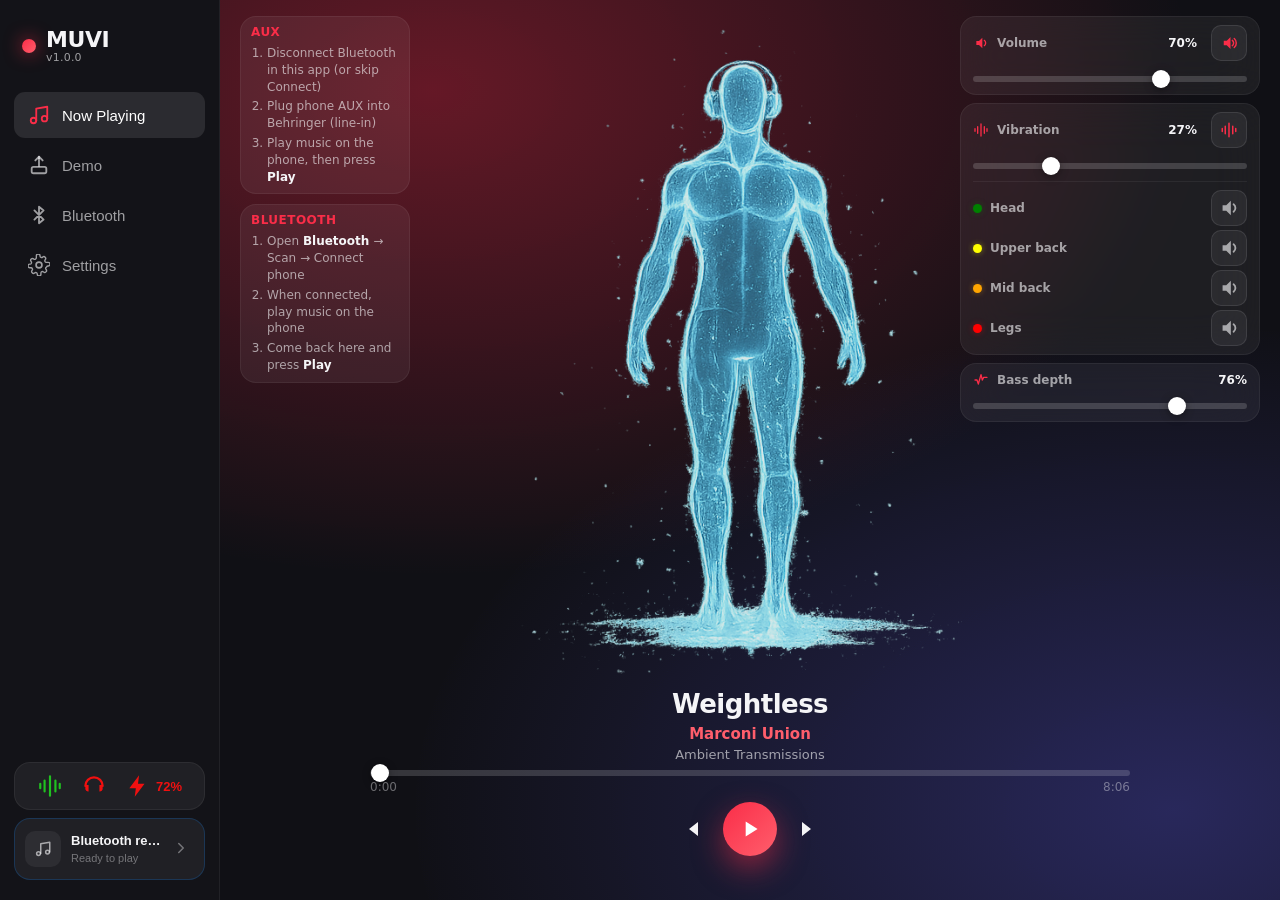
==== commit 03aa1862: "Release Muvi 1.0.1" ====
--- a/web/index.html
+++ b/web/index.html
@@ -336,14 +336,18 @@
           </div>
         </div>
 
-        <div class="list-head">
-          <h2 class="list-title">Paired phones</h2>
-          <button class="btn-ghost danger sm" id="forgetAllBtn">Forget all</button>
-        </div>
-        <ul class="device-list" id="deviceList"></ul>
-
-        <h2 class="list-title">Nearby — tap Pair</h2>
-        <ul class="device-list" id="nearbyList"></ul>
+        <div class="bt-section bt-section-paired">
+          <div class="list-head">
+            <h2 class="list-title">Paired phones</h2>
+            <button class="btn-ghost danger sm" id="forgetAllBtn">Forget all</button>
+          </div>
+          <ul class="device-list" id="deviceList"></ul>
+        </div>
+
+        <div class="bt-section bt-section-nearby">
+          <h2 class="list-title">Nearby — tap Pair</h2>
+          <ul class="device-list" id="nearbyList"></ul>
+        </div>
       </section>
 
       <section class="screen" id="screen-settings">
@@ -398,7 +402,7 @@
     </main>
   </div>
 
-  <script src="constants.js"></script>
+  <script src="constants/constants.js"></script>
   <script src="app.js"></script>
 </body>
 </html>
--- a/web/styles.css
+++ b/web/styles.css
@@ -1000,12 +1000,38 @@
   gap: 8px;
   flex-shrink: 0;
 }
+.bt-section {
+  max-width: 960px;
+  border-radius: var(--radius);
+  padding: 16px 18px 18px;
+  margin-bottom: 22px;
+}
+.bt-section-paired {
+  background: rgba(255, 255, 255, 0.1);
+  border: 1px solid rgba(255, 255, 255, 0.16);
+}
+.bt-section-paired .list-title { color: rgba(245, 245, 247, 0.82); }
+.bt-section-paired .device {
+  background: rgba(255, 255, 255, 0.08);
+  border-color: rgba(255, 255, 255, 0.12);
+}
+.bt-section-paired .device:hover { background: rgba(255, 255, 255, 0.14); }
+.bt-section-nearby {
+  background: rgba(255, 255, 255, 0.03);
+  border: 1px solid rgba(255, 255, 255, 0.06);
+}
+.bt-section-nearby .list-title { color: var(--text-faint); }
+.bt-section-nearby .device {
+  background: rgba(255, 255, 255, 0.04);
+  border-color: rgba(255, 255, 255, 0.05);
+}
+.bt-section-nearby .device:hover { background: rgba(255, 255, 255, 0.08); }
+
 .list-head {
   display: flex;
   align-items: center;
   justify-content: space-between;
   gap: 12px;
-  max-width: 960px;
   margin-bottom: 12px;
 }
 .list-head .list-title { margin-bottom: 0; }
@@ -1016,14 +1042,12 @@
   text-transform: uppercase;
   letter-spacing: 0.08em;
   margin-bottom: 12px;
-  max-width: 960px;
 }
 .device-list {
   list-style: none;
   display: flex;
   flex-direction: column;
   gap: 10px;
-  max-width: 960px;
 }
 .device {
   display: flex; align-items: center; gap: 14px;
